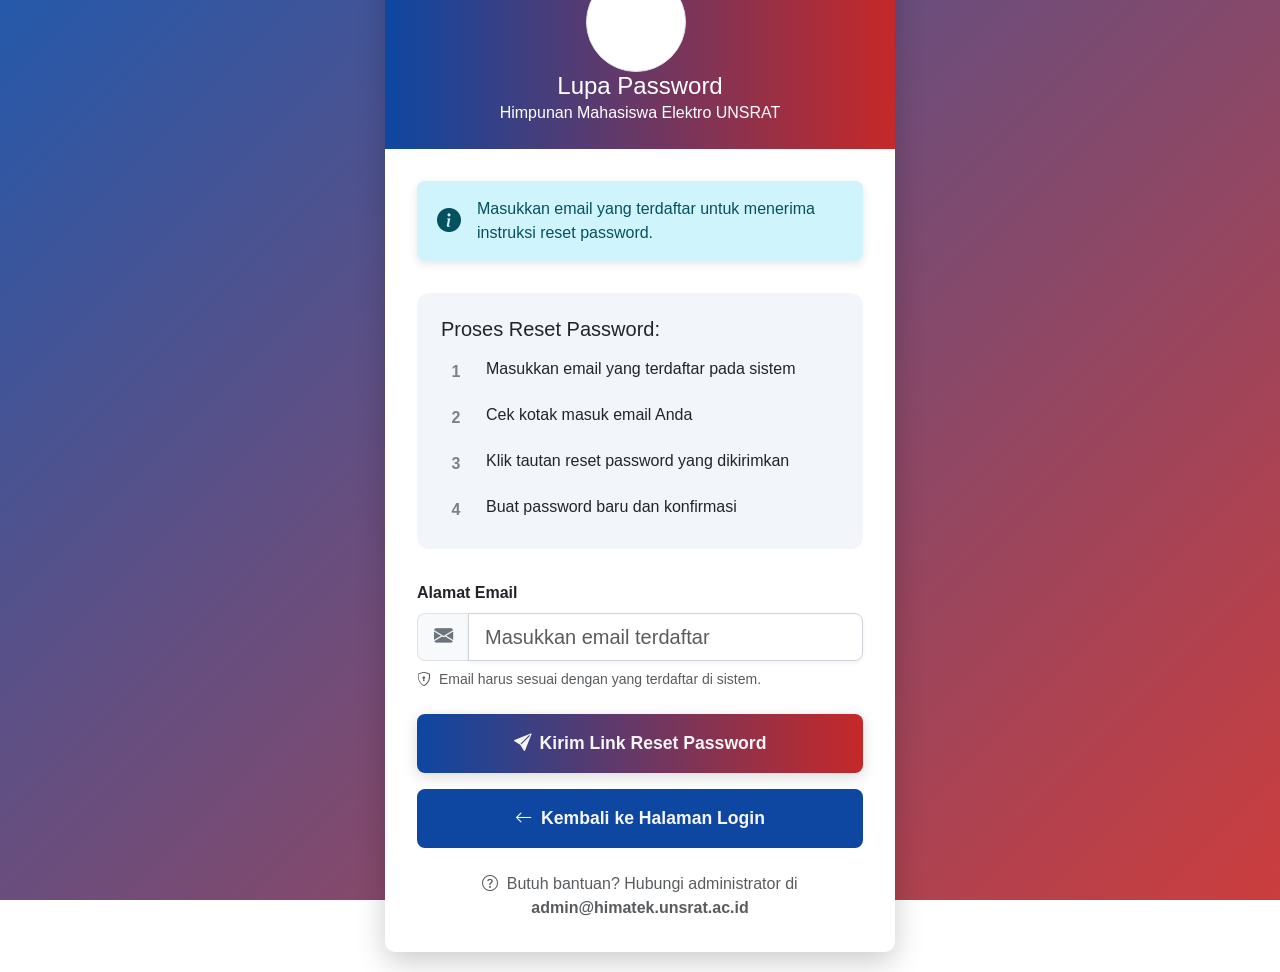
==== admin/auth/lupaPassword.html @ f7f4ea33 "haleluya" ====
<!DOCTYPE html>
<html lang="id">
  <head>
    <meta charset="UTF-8" />
    <meta name="viewport" content="width=device-width, initial-scale=1.0" />
    <title>Lupa Password - HIMATEK UNSRAT</title>
    <link rel="stylesheet" href="https://cdn.jsdelivr.net/npm/bootstrap-icons@1.11.3/font/bootstrap-icons.min.css">
    <link rel="stylesheet" href="https://cdn.jsdelivr.net/npm/bootstrap@5.3.5/dist/css/bootstrap.min.css" integrity="sha384-SgOJa3DmI69IUzQ2PVdRZhwQ+dy64/BUtbMJw1MZ8t5HZApcHrRKUc4W0kG879m7" crossorigin="anonymous">
    <link rel="stylesheet" href="login.css">
  </head>
  <body>
    <div class="container">
      <!-- Lupa Password Card -->
      <div class="card">
        <div class="card-header">
          <div class="logo-container">
            <img src="../../assets/logo/HME.png" alt="HME Logo" class="d-inline-block align-top img-thumbnail me-2 rounded-circle" width="100" height="100"/>
          </div>
          <h4 class="mb-0">Lupa Password</h4>
          <p class="mb-0">Himpunan Mahasiswa Elektro UNSRAT</p>
        </div>

        <div class="card-body">
          <div class="alert alert-info d-flex align-items-center" role="alert">
            <i class="bi bi-info-circle-fill fs-4 me-3"></i>
            <div>Masukkan email yang terdaftar untuk menerima instruksi reset password.</div>
          </div>

          <div class="process-steps">
            <h5 class="mb-3">Proses Reset Password:</h5>
            <div class="step">
              <div class="step-number">1</div>
              <div class="step-content">
                <p class="mb-0">Masukkan email yang terdaftar pada sistem</p>
              </div>
            </div>
            <div class="step">
              <div class="step-number">2</div>
              <div class="step-content">
                <p class="mb-0">Cek kotak masuk email Anda</p>
              </div>
            </div>
            <div class="step">
              <div class="step-number">3</div>
              <div class="step-content">
                <p class="mb-0">Klik tautan reset password yang dikirimkan</p>
              </div>
            </div>
            <div class="step">
              <div class="step-number">4</div>
              <div class="step-content">
                <p class="mb-0">Buat password baru dan konfirmasi</p>
              </div>
            </div>
          </div>

          <!-- Lupa Password Form -->
          <form id="lupaPasswordForm" action="/admin/reset-password" method="post">
            <div class="mb-4">
              <label for="email" class="form-label fw-bold mb-2">Alamat Email</label>
              <div class="input-group input-group-lg">
                <span class="input-group-text">
                  <i class="bi bi-envelope-fill"></i>
                </span>
                <input type="email" class="form-control" id="email" name="email" placeholder="Masukkan email terdaftar" required />
              </div>
              <div class="form-text mt-2">
                <i class="bi bi-shield-lock me-1"></i>
                Email harus sesuai dengan yang terdaftar di sistem.
              </div>
            </div>

            <div class="d-grid gap-3">
              <button type="submit" class="btn btn-reset"><i class="bi bi-send-fill me-2"></i>Kirim Link Reset Password</button>
              <button type="button" class="btn btn-back" onclick="goToLogin()"><i class="bi bi-arrow-left me-2"></i>Kembali ke Halaman Login</button>
            </div>
          </form>

          <div class="text-center mt-4">
            <p class="text-muted mb-0">
              <i class="bi bi-question-circle me-1"></i>
              Butuh bantuan? Hubungi administrator di <strong>admin@himatek.unsrat.ac.id</strong>
            </p>
          </div>
        </div>
      </div>

    <!-- Bootstrap JS -->
    <script src="../../bootstrap/dist/js/bootstrap.bundle.min.js"></script>

    <!-- Custom JavaScript -->
    <script>
      // Go back to login page
      function goToLogin() {
        window.location.href = 'login.html';
      }

      // Form validation and submission
      document.getElementById('lupaPasswordForm').addEventListener('submit', function (event) {
        event.preventDefault();

        const email = document.getElementById('email').value.trim();

        if (email === '') {
          showAlert('danger', 'Email tidak boleh kosong!');
          return;
        }

        // Email validation
        const emailRegex = /^[^\s@]+@[^\s@]+\.[^\s@]+$/;
        if (!emailRegex.test(email)) {
          showAlert('danger', 'Format email tidak valid!');
          return;
        }

        // For demo purposes, simulate success
        showAlert('success', 'Link reset password telah dikirim ke email Anda. Silakan periksa kotak masuk Anda dalam beberapa menit.');

        // Disable form
        document.getElementById('email').disabled = true;
        document.querySelector('button[type="submit"]').disabled = true;

        // Enable form after 5 seconds (for demo purposes)
        setTimeout(() => {
          document.getElementById('email').disabled = false;
          document.querySelector('button[type="submit"]').disabled = false;
        }, 5000);
      });

      // Function to show alerts
      function showAlert(type, message) {
        // Remove any existing alerts
        const existingAlerts = document.querySelectorAll('.alert-dismissible');
        existingAlerts.forEach((alert) => alert.remove());

        // Create new alert
        const alertDiv = document.createElement('div');
        alertDiv.className = `alert alert-${type} alert-dismissible fade show d-flex align-items-center`;
        alertDiv.role = 'alert';

        // Set icon based on alert type
        let icon = 'info-circle-fill';
        if (type === 'danger') icon = 'exclamation-triangle-fill';
        if (type === 'success') icon = 'check-circle-fill';

        alertDiv.innerHTML = `
        <i class="bi bi-${icon} fs-4 me-3"></i>
        <div>${message}</div>
        <button type="button" class="btn-close" data-bs-dismiss="alert" aria-label="Close"></button>
      `;

        // Insert alert before form
        const form = document.getElementById('lupaPasswordForm');
        form.parentNode.insertBefore(alertDiv, form);

        // Auto-dismiss success alerts after 5 seconds
        if (type === 'success') {
          setTimeout(() => {
            const bsAlert = new bootstrap.Alert(alertDiv);
            bsAlert.close();
          }, 5000);
        }
      }
    </script>
  </body>
</html>
---- admin/auth/login.css ----
:root {
  --HME-red: #c62828;
  --HME-blue: #0d47a1;
  --HME-light: #f5f5f5;
}

body {
  font-family: 'Segoe UI', Tahoma, Geneva, Verdana, sans-serif;
  background-color: #f8f9fa;
  height: 100vh;
  display: flex;
  align-items: center;
  justify-content: center;
  background: linear-gradient(135deg, rgba(13, 71, 161, 0.9) 0%, rgba(198, 40, 40, 0.9) 100%);
  background-size: cover;
  background-position: center;
  background-attachment: fixed;
}

.container {
  max-width: 550px;
  width: 100%;
  padding: 20px;
}

.card {
  border: none;
  border-radius: 10px;
  box-shadow: 0 10px 30px rgba(0, 0, 0, 0.2);
  overflow: hidden;
}

.card-header {
  background: linear-gradient(to right, var(--HME-blue), var(--HME-red));
  color: white;
  text-align: center;
  padding: 1.5rem;
  border-bottom: none;
}

.card-body {
  padding: 2rem;
}

.form-control {
  border-radius: 8px;
  padding: 0.9rem 1.2rem;
  border: 1px solid #ced4da;
  font-size: 1.1rem;
  box-shadow: 0 2px 5px rgba(0, 0, 0, 0.05);
}

.form-control:focus {
  box-shadow: 0 0 0 0.25rem rgba(13, 71, 161, 0.25);
  border-color: var(--HME-blue);
}

.input-group-text {
  background-color: #f8f9fa;
  border-right: none;
  padding-left: 15px;
  padding-right: 15px;
}

.input-group-text i {
  font-size: 1.2rem;
  color: #6c757d;
}

.form-control.password {
  border-left: none;
}

.btn-primary {
  background-color: var(--HME-blue);
  border-color: var(--HME-blue);
  padding: 0.75rem 1rem;
  font-weight: 600;
  border-radius: 5px;
  transition: all 0.3s ease;
}

.btn-primary:hover,
.btn-primary:focus {
  background-color: #0a3d8f;
  border-color: #0a3d8f;
  transform: translateY(-2px);
  box-shadow: 0 5px 15px rgba(13, 71, 161, 0.3);
}

.btn-link {
  color: var(--HME-blue);
  text-decoration: none;
  font-weight: 500;
  transition: all 0.3s ease;
}

.btn-link:hover {
  color: var(--HME-red);
  text-decoration: underline;
}

.form-check-input:checked {
  background-color: var(--HME-blue);
  border-color: var(--HME-blue);
}

.btn-back {
  background-color: var(--HME-blue);
  border: 2px solid var(--HME-blue);
  color: var(--HME-light);
  padding: 0.9rem;
  font-size: 1.1rem;
  font-weight: 600;
  border-radius: 8px;
  transition: all 0.3s ease;
}

.btn-back:hover,
.btn-back:focus {
  background-color: rgba(13, 71, 161, 0.1);
  transform: translateY(-3px);
}

.btn-reset {
  background: linear-gradient(to right, var(--HME-blue), var(--HME-red));
  border: none;
  color: var(--HME-light);
  padding: 1rem;
  font-size: 1.1rem;
  font-weight: 600;
  border-radius: 8px;
  transition: all 0.3s ease;
  box-shadow: 0 4px 15px rgba(0, 0, 0, 0.15);
}

.btn-reset:hover,
.btn-reset:focus {
  transform: translateY(-3px);
  box-shadow: 0 8px 20px rgba(0, 0, 0, 0.2);
  background: var(--HME-light);
  color: gray;
}

.alert {
  border-radius: 8px;
  padding: 1rem 1.25rem;
  margin-bottom: 2rem;
  border: none;
  box-shadow: 0 3px 10px rgba(0, 0, 0, 0.1);
}

.password-toggle {
  cursor: pointer;
  background-color: #f8f9fa;
}

.password-toggle:hover {
  background-color: #e9ecef;
}

.password-toggle i {
  color: #6c757d;
}

.process-steps {
  background-color: rgba(13, 71, 161, 0.05);
  border-radius: 12px;
  padding: 1.5rem;
  margin-bottom: 2rem;
}

.step {
  display: flex;
  align-items: flex-start;
  margin-bottom: 1rem;
}

.step:last-child {
  margin-bottom: 0;
}

.step-number {
  display: flex;
  align-items: center;
  justify-content: center;
  width: 30px;
  height: 30px;
  color: gray;
  border-radius: 50%;
  font-weight: bold;
  margin-right: 15px;
  flex-shrink: 0;
}

.step-content {
  flex-grow: 1;
}

/* Animation */
.card {
  animation: fadeIn 0.5s ease-out;
}

@keyframes fadeIn {
  from {
    opacity: 0;
    transform: translateY(-20px);
  }
  to {
    opacity: 1;
    transform: translateY(0);
  }
}

/* Responsive adjustments */
@media (max-width: 576px) {
  .container {
    padding: 15px;
  }

  .card-body {
    padding: 2rem 1.5rem;
  }

  .logo {
    width: 90px;
    height: 90px;
  }
}
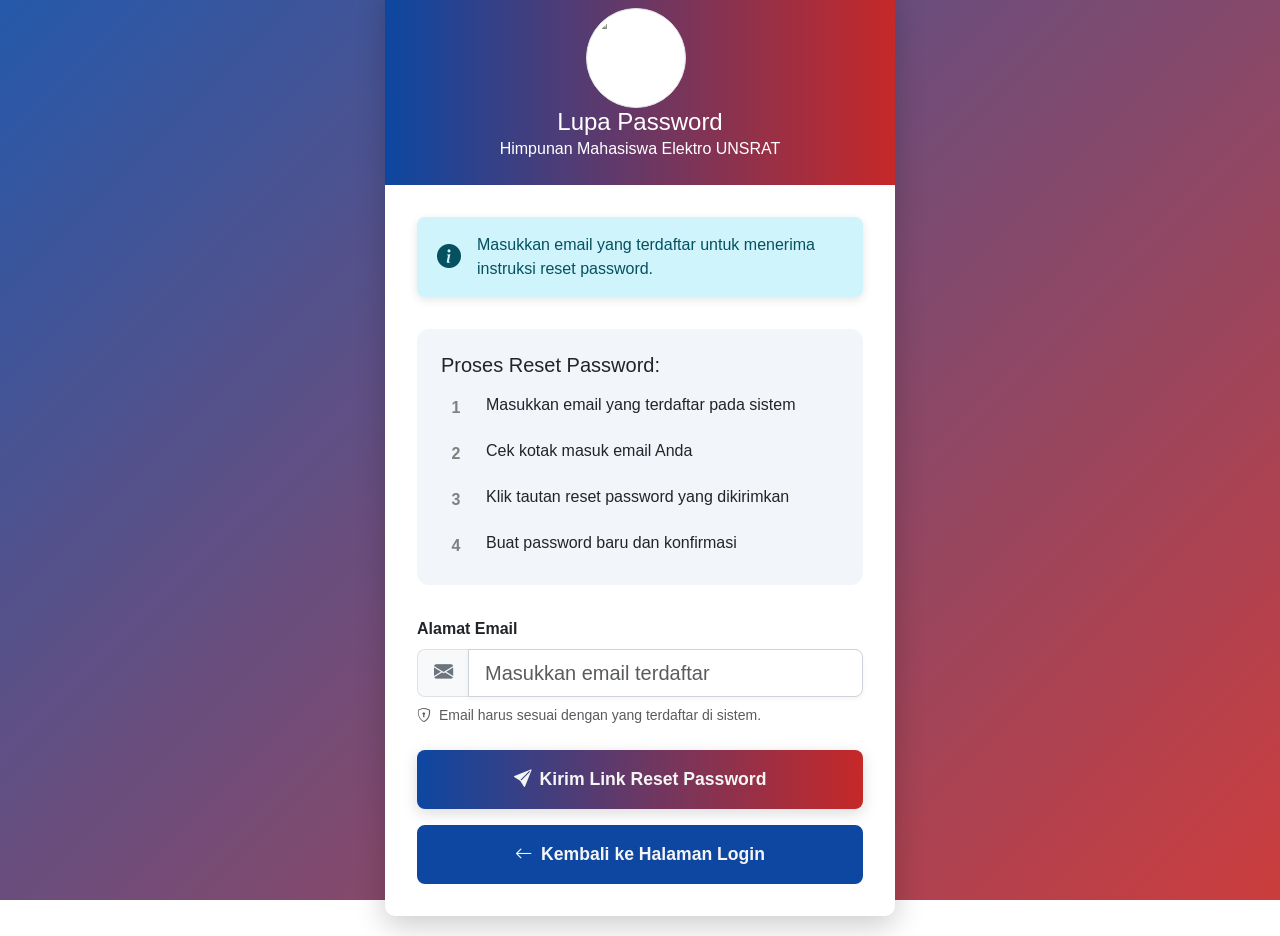
==== commit 0c77ae9b: "hapus yang nda perlukan" ====
--- a/admin/auth/lupaPassword.html
+++ b/admin/auth/lupaPassword.html
@@ -75,13 +75,6 @@
               <button type="button" class="btn btn-back" onclick="goToLogin()"><i class="bi bi-arrow-left me-2"></i>Kembali ke Halaman Login</button>
             </div>
           </form>
-
-          <div class="text-center mt-4">
-            <p class="text-muted mb-0">
-              <i class="bi bi-question-circle me-1"></i>
-              Butuh bantuan? Hubungi administrator di <strong>admin@himatek.unsrat.ac.id</strong>
-            </p>
-          </div>
         </div>
       </div>
 
